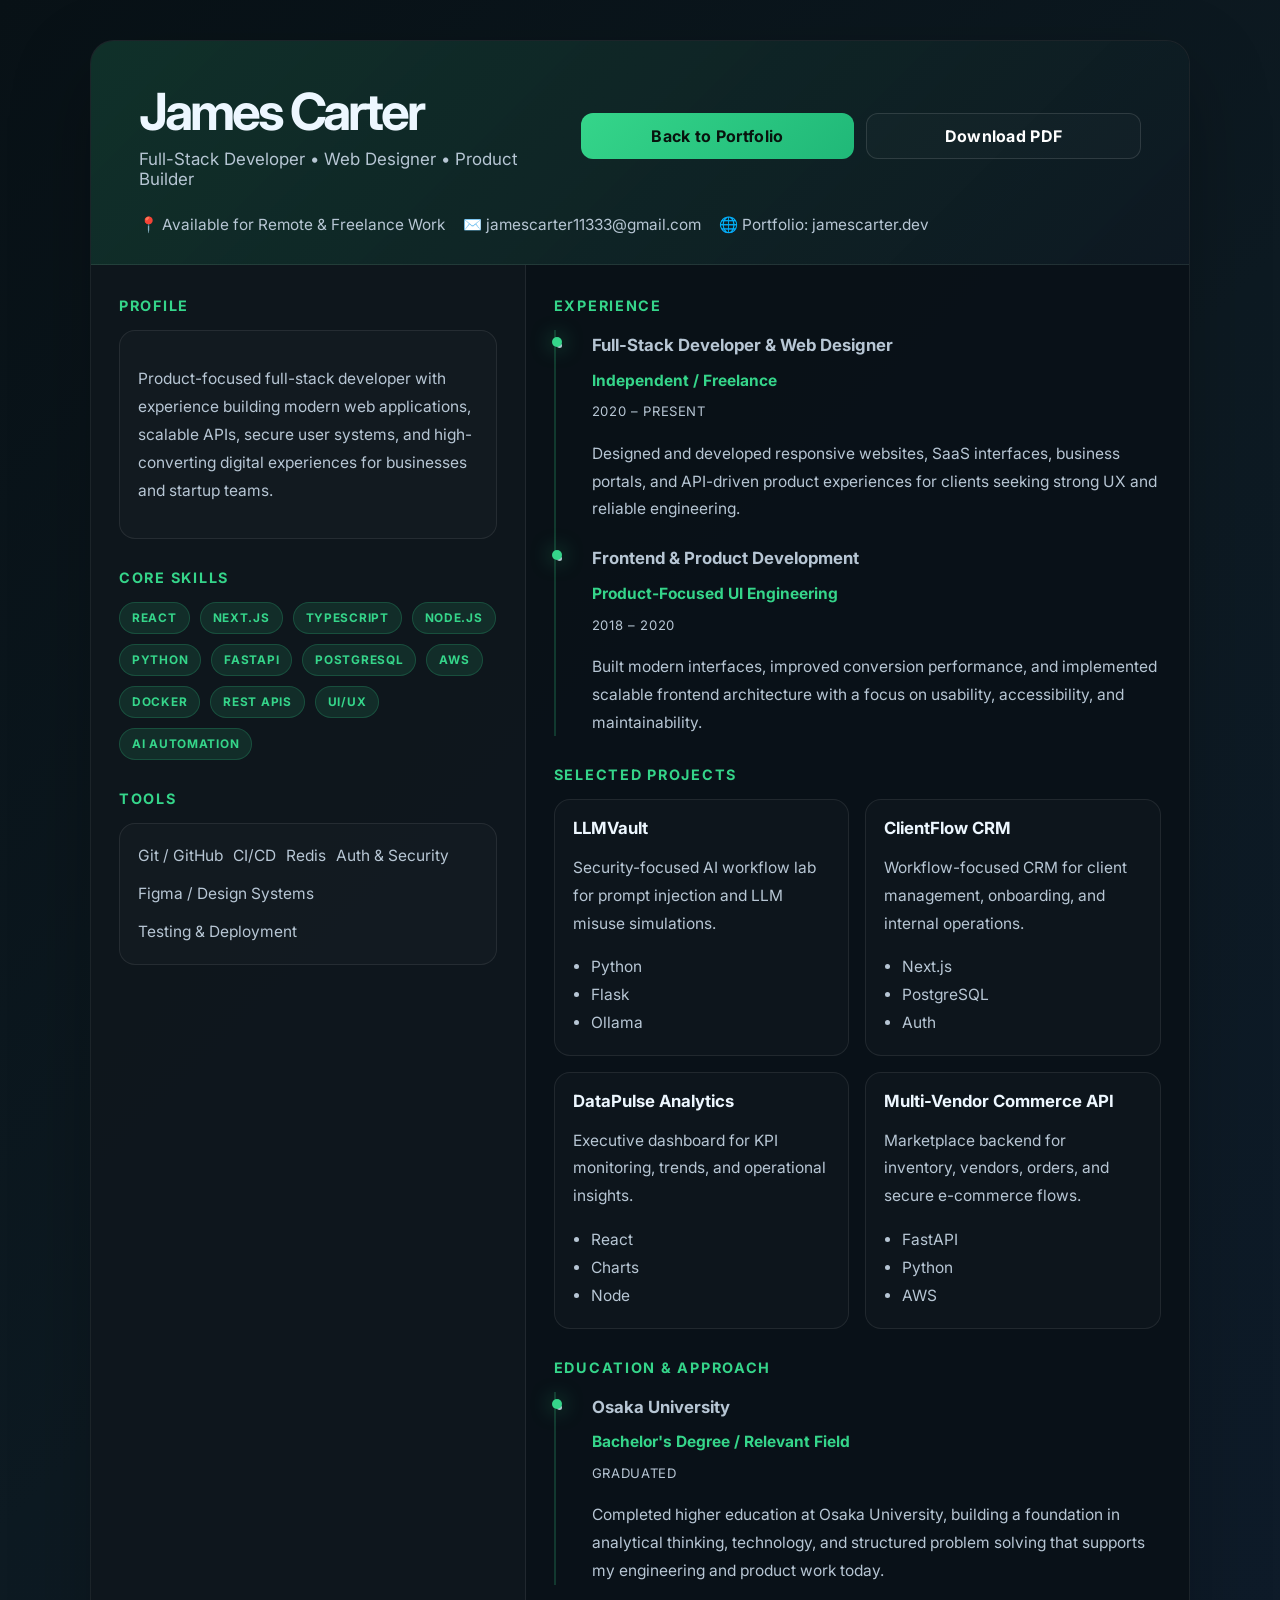
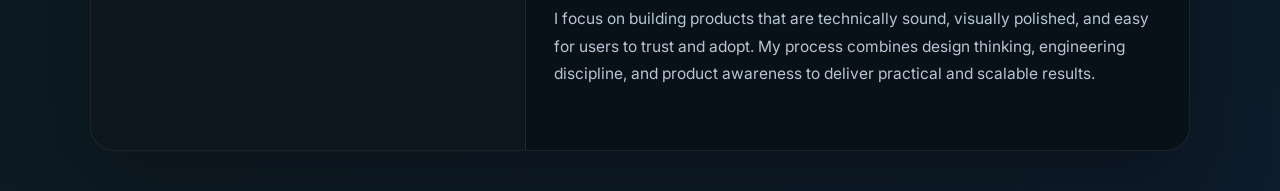
==== resume.html @ a28dc498 "Update: create resume" ====
<!DOCTYPE html>
<html lang="en">
<head>
    <meta charset="UTF-8" />
    <meta name="viewport" content="width=device-width, initial-scale=1.0" />
    <title>James Carter | Resume</title>
    <link rel="preconnect" href="https://fonts.googleapis.com">
    <link rel="preconnect" href="https://fonts.gstatic.com" crossorigin>
    <link href="https://fonts.googleapis.com/css2?family=Inter:wght@400;500;600;700;800&display=swap" rel="stylesheet">
    <style>
        :root {
            --bg: #091318;
            --panel: #101d28;
            --panel-soft: #152835;
            --line: rgba(255,255,255,0.08);
            --text: #edf7ff;
            --muted: #b7c6d4;
            --green: #35d58a;
            --green-soft: rgba(53, 213, 138, 0.12);
            --white: #ffffff;
        }

        * { box-sizing: border-box; }

        body {
            margin: 0;
            font-family: 'Inter', sans-serif;
            background: linear-gradient(135deg, #081116, #0d1a22 50%, #0e1b2a);
            color: var(--text);
        }

        .page {
            max-width: 1100px;
            margin: 40px auto;
            background: rgba(10, 18, 24, 0.94);
            border: 1px solid var(--line);
            border-radius: 24px;
            box-shadow: 0 30px 80px rgba(0,0,0,0.25);
            overflow: hidden;
        }

        .header {
            background: linear-gradient(135deg, rgba(53, 213, 138, 0.16), rgba(16, 29, 40, 0.6));
            border-bottom: 1px solid var(--line);
            padding: 42px 48px 30px;
        }

        .header-top {
            display: flex;
            justify-content: space-between;
            align-items: center;
            gap: 20px;
            flex-wrap: nowrap;
        }

        h1 {
            margin: 0;
            font-size: clamp(2.3rem, 4vw, 3.3rem);
            letter-spacing: -0.06em;
            line-height: 1.1;
            flex: 1 1 auto;
        }

        .subtitle {
            margin-top: 10px;
            color: var(--muted);
            font-size: 1.06rem;
        }

        .header-actions {
            display: flex;
            gap: 12px;
            width: min(100%, 560px);
            margin-left: auto;
            flex-shrink: 0;
        }

        .btn {
            display: inline-flex;
            align-items: center;
            justify-content: center;
            gap: 8px;
            flex: 1 1 0;
            min-width: 0;
            padding: 12px 18px;
            border-radius: 12px;
            text-decoration: none;
            font-weight: 700;
            letter-spacing: 0.02em;
            transition: 0.2s ease;
            white-space: nowrap;
        }

        .btn-primary {
            background: linear-gradient(135deg, #35d58a 0%, #20b878 100%);
            color: #08130d;
        }

        .btn-secondary {
            border: 1px solid rgba(255,255,255,0.12);
            color: var(--white);
            background: rgba(255,255,255,0.02);
        }

        .btn:hover { transform: translateY(-2px); }

        .meta {
            display: flex;
            flex-wrap: wrap;
            gap: 18px;
            margin-top: 26px;
            color: var(--muted);
            font-size: 0.96rem;
        }

        .meta span {
            display: inline-flex;
            align-items: center;
            gap: 8px;
        }

        .content {
            display: grid;
            grid-template-columns: 0.95fr 1.45fr;
            gap: 0;
        }

        .sidebar {
            background: rgba(255,255,255,0.02);
            border-right: 1px solid var(--line);
            padding: 32px 28px;
        }

        .main {
            padding: 32px 28px;
        }

        .section {
            margin-bottom: 30px;
        }

        .section h2 {
            margin: 0 0 16px;
            font-size: 0.9rem;
            letter-spacing: 0.12em;
            text-transform: uppercase;
            color: var(--green);
        }

        .profile-box,
        .card {
            background: rgba(255,255,255,0.02);
            border: 1px solid var(--line);
            border-radius: 16px;
            padding: 18px 18px;
        }

        .profile-box p,
        .card p,
        .card li,
        .main p,
        .main li {
            color: var(--muted);
            line-height: 1.8;
            font-size: 0.97rem;
        }

        .skills-list,
        .list {
            list-style: none;
            padding: 0;
            margin: 0;
            display: flex;
            flex-wrap: wrap;
            gap: 10px;
        }

        .skills-list li {
            background: var(--green-soft);
            color: var(--green);
            border: 1px solid rgba(53, 213, 138, 0.2);
            border-radius: 999px;
            padding: 8px 12px;
            font-size: 0.74rem;
            letter-spacing: 0.06em;
            text-transform: uppercase;
            font-weight: 700;
        }

        .timeline {
            margin: 0;
            padding-left: 18px;
            border-left: 2px solid rgba(53, 213, 138, 0.2);
        }

        .timeline li {
            margin-bottom: 20px;
            padding-left: 18px;
            position: relative;
        }

        .timeline li::before {
            content: "";
            position: absolute;
            left: -22px;
            top: 7px;
            width: 10px;
            height: 10px;
            border-radius: 50%;
            background: var(--green);
            box-shadow: 0 0 20px rgba(53, 213, 138, 0.6);
        }

        .timeline h3 {
            margin: 0 0 6px;
            font-size: 1.05rem;
        }

        .timeline .role {
            display: block;
            margin-bottom: 6px;
            color: var(--green);
            font-weight: 700;
        }

        .timeline .date {
            display: block;
            font-size: 0.82rem;
            letter-spacing: 0.05em;
            text-transform: uppercase;
            color: var(--muted);
            margin-bottom: 8px;
        }

        .project-grid {
            display: grid;
            grid-template-columns: 1fr 1fr;
            gap: 16px;
        }

        .project-card {
            background: rgba(255,255,255,0.02);
            border: 1px solid var(--line);
            border-radius: 16px;
            padding: 18px;
        }

        .project-card h3 {
            margin: 0 0 8px;
            font-size: 1.05rem;
        }

        .project-card ul {
            margin: 10px 0 0;
            padding-left: 18px;
            color: var(--muted);
        }

        @media (max-width: 860px) {
            .content {
                grid-template-columns: 1fr;
            }

            .sidebar {
                border-right: none;
                border-bottom: 1px solid var(--line);
            }

            .project-grid {
                grid-template-columns: 1fr;
            }

            .page {
                margin: 20px 12px;
            }
        }
    </style>
</head>
<body>
    <div class="page">
        <header class="header">
            <div class="header-top">
                <div>
                    <h1>James Carter</h1>
                    <div class="subtitle">Full-Stack Developer • Web Designer • Product Builder</div>
                </div>

                <div class="header-actions">
                    <a class="btn btn-primary" href="index.html">Back to Portfolio</a>
                    <a class="btn btn-secondary" href="#">Download PDF</a>
                </div>
            </div>

            <div class="meta">
                <span>📍 Available for Remote & Freelance Work</span>
                <span>✉️ jamescarter11333@gmail.com</span>
                <span>🌐 Portfolio: jamescarter.dev</span>
            </div>
        </header>

        <div class="content">
            <aside class="sidebar">
                <section class="section">
                    <h2>Profile</h2>
                    <div class="profile-box">
                        <p>Product-focused full-stack developer with experience building modern web applications, scalable APIs, secure user systems, and high-converting digital experiences for businesses and startup teams.</p>
                    </div>
                </section>

                <section class="section">
                    <h2>Core Skills</h2>
                    <ul class="skills-list">
                        <li>React</li>
                        <li>Next.js</li>
                        <li>TypeScript</li>
                        <li>Node.js</li>
                        <li>Python</li>
                        <li>FastAPI</li>
                        <li>PostgreSQL</li>
                        <li>AWS</li>
                        <li>Docker</li>
                        <li>REST APIs</li>
                        <li>UI/UX</li>
                        <li>AI Automation</li>
                    </ul>
                </section>

                <section class="section">
                    <h2>Tools</h2>
                    <div class="card">
                        <ul class="list">
                            <li>Git / GitHub</li>
                            <li>CI/CD</li>
                            <li>Redis</li>
                            <li>Auth & Security</li>
                            <li>Figma / Design Systems</li>
                            <li>Testing & Deployment</li>
                        </ul>
                    </div>
                </section>
            </aside>

            <main class="main">
                <section class="section">
                    <h2>Experience</h2>
                    <ul class="timeline">
                        <li>
                            <h3>Full-Stack Developer & Web Designer</h3>
                            <span class="role">Independent / Freelance</span>
                            <span class="date">2020 – Present</span>
                            <p>Designed and developed responsive websites, SaaS interfaces, business portals, and API-driven product experiences for clients seeking strong UX and reliable engineering.</p>
                        </li>
                        <li>
                            <h3>Frontend & Product Development</h3>
                            <span class="role">Product-Focused UI Engineering</span>
                            <span class="date">2018 – 2020</span>
                            <p>Built modern interfaces, improved conversion performance, and implemented scalable frontend architecture with a focus on usability, accessibility, and maintainability.</p>
                        </li>
                    </ul>
                </section>

                <section class="section">
                    <h2>Selected Projects</h2>
                    <div class="project-grid">
                        <div class="project-card">
                            <h3>LLMVault</h3>
                            <p>Security-focused AI workflow lab for prompt injection and LLM misuse simulations.</p>
                            <ul>
                                <li>Python</li>
                                <li>Flask</li>
                                <li>Ollama</li>
                            </ul>
                        </div>

                        <div class="project-card">
                            <h3>ClientFlow CRM</h3>
                            <p>Workflow-focused CRM for client management, onboarding, and internal operations.</p>
                            <ul>
                                <li>Next.js</li>
                                <li>PostgreSQL</li>
                                <li>Auth</li>
                            </ul>
                        </div>

                        <div class="project-card">
                            <h3>DataPulse Analytics</h3>
                            <p>Executive dashboard for KPI monitoring, trends, and operational insights.</p>
                            <ul>
                                <li>React</li>
                                <li>Charts</li>
                                <li>Node</li>
                            </ul>
                        </div>

                        <div class="project-card">
                            <h3>Multi-Vendor Commerce API</h3>
                            <p>Marketplace backend for inventory, vendors, orders, and secure e-commerce flows.</p>
                            <ul>
                                <li>FastAPI</li>
                                <li>Python</li>
                                <li>AWS</li>
                            </ul>
                        </div>
                    </div>
                </section>

                <section class="section">
                    <h2>Education & Approach</h2>
                    <ul class="timeline">
                        <li>
                            <h3>Osaka University</h3>
                            <span class="role">Bachelor's Degree / Relevant Field</span>
                            <span class="date">Graduated</span>
                            <p>Completed higher education at Osaka University, building a foundation in analytical thinking, technology, and structured problem solving that supports my engineering and product work today.</p>
                        </li>
                    </ul>
                    <p style="margin-top: 18px;">I focus on building products that are technically sound, visually polished, and easy for users to trust and adopt. My process combines design thinking, engineering discipline, and product awareness to deliver practical and scalable results.</p>
                </section>
            </main>
        </div>
    </div>
</body>
</html>
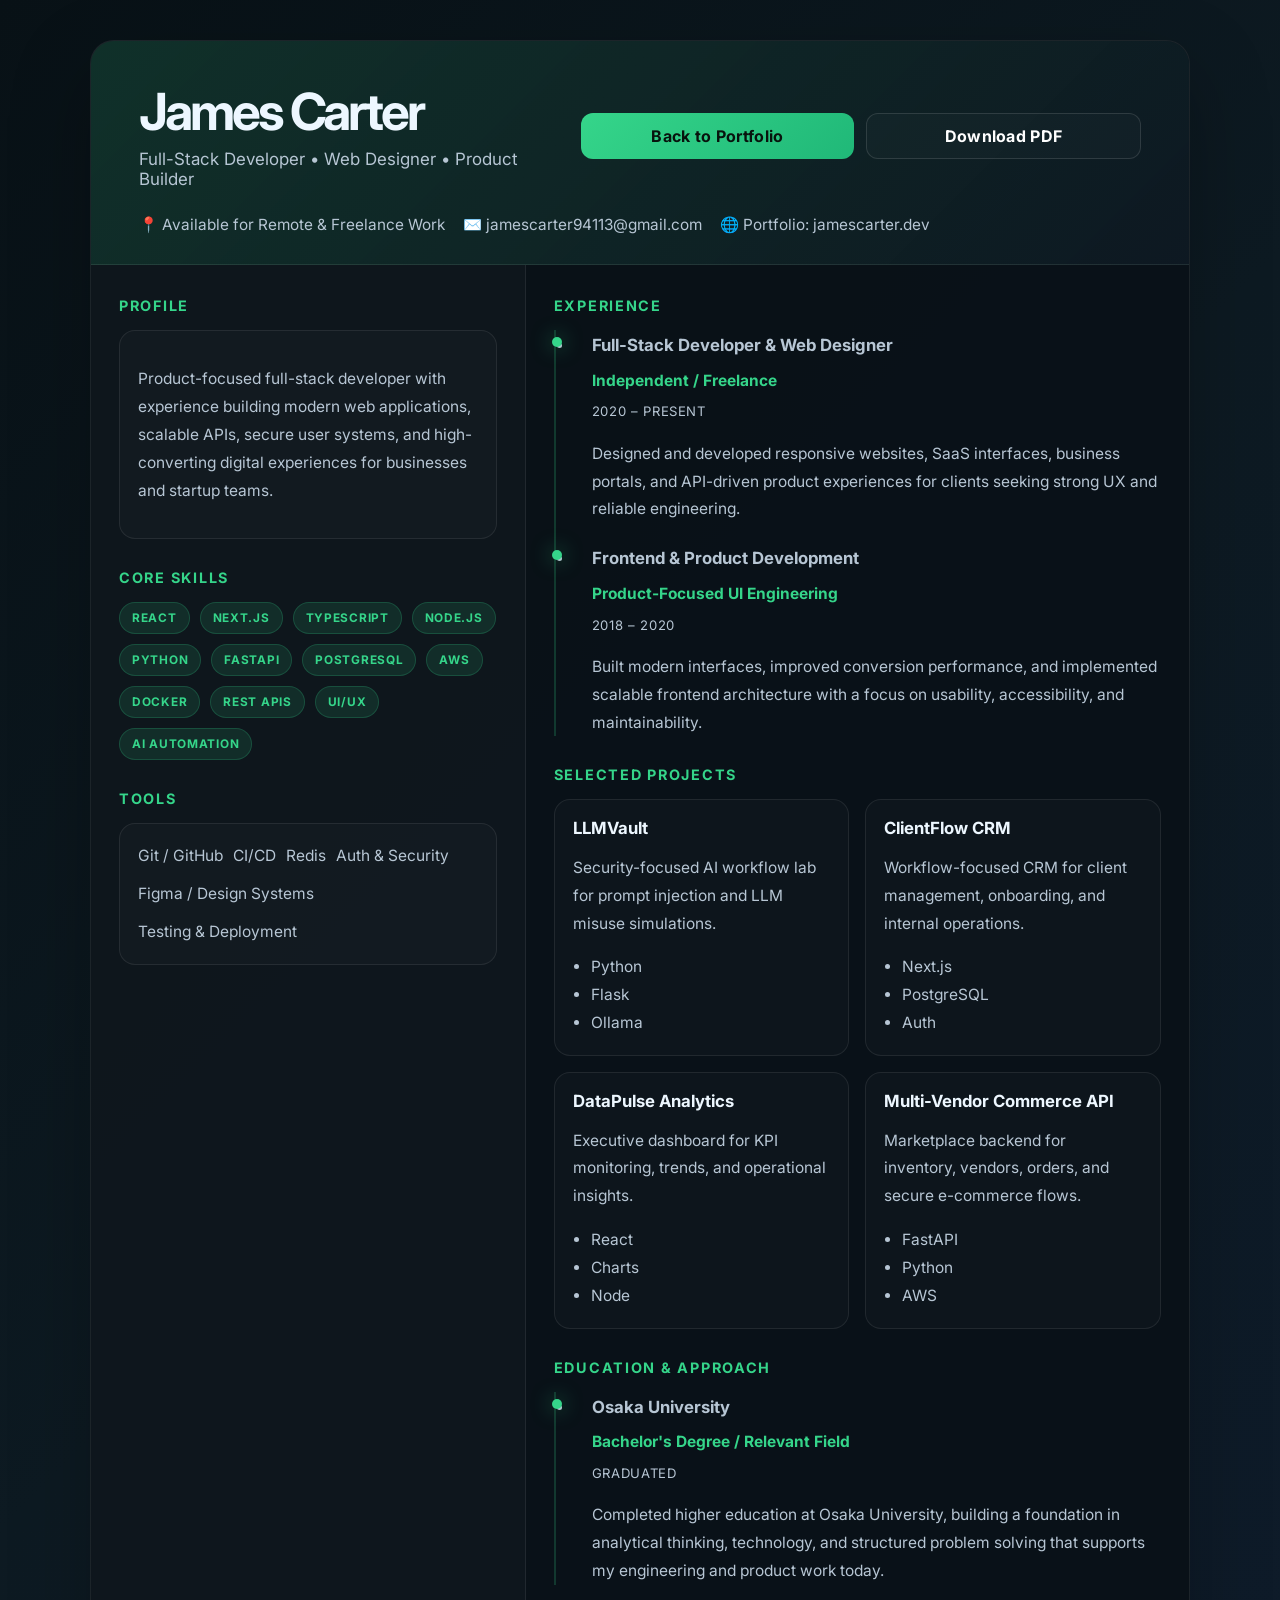
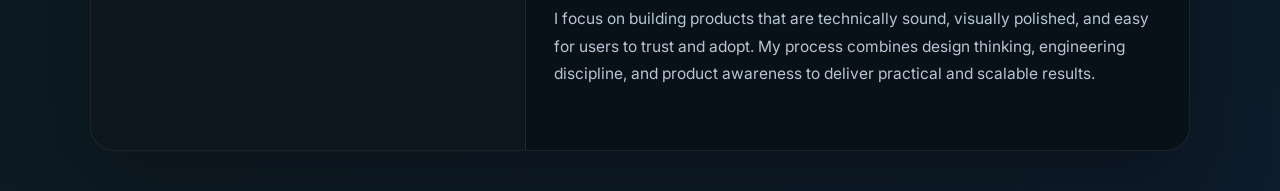
==== commit 3c78ce11: "Update : contact info" ====
--- a/resume.html
+++ b/resume.html
@@ -293,7 +293,7 @@
 
             <div class="meta">
                 <span>📍 Available for Remote & Freelance Work</span>
-                <span>✉️ jamescarter11333@gmail.com</span>
+                <span>✉️ jamescarter94113@gmail.com</span>
                 <span>🌐 Portfolio: jamescarter.dev</span>
             </div>
         </header>
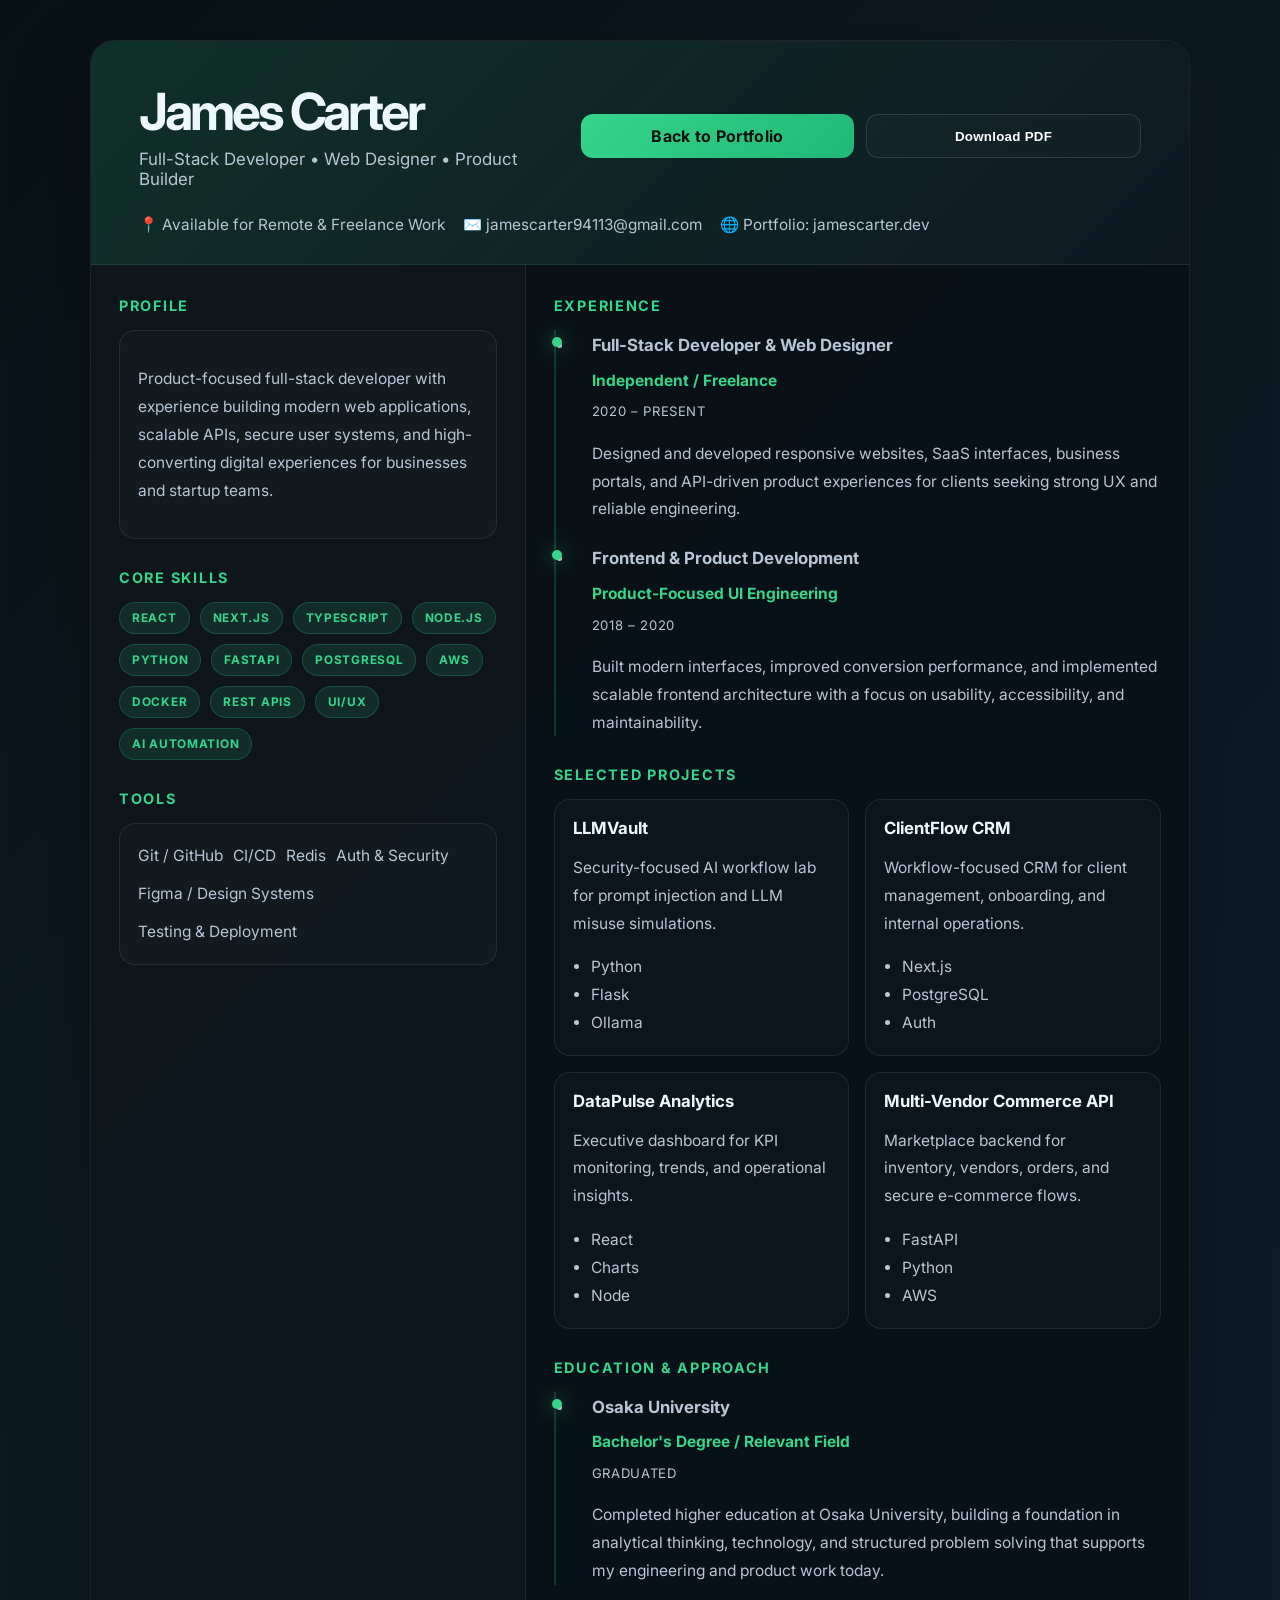
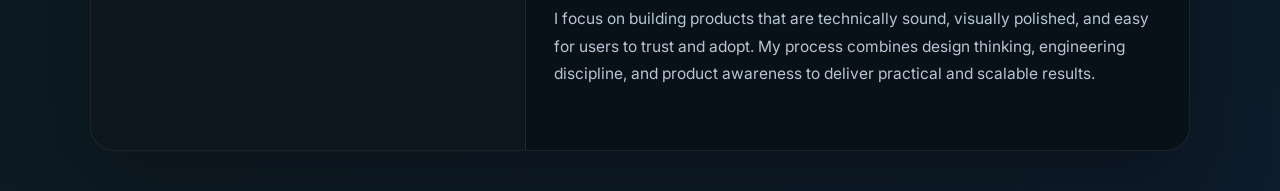
==== commit 22d00c0f: "Update: change button action on resume file" ====
--- a/resume.html
+++ b/resume.html
@@ -274,6 +274,66 @@
                 margin: 20px 12px;
             }
         }
+
+        @page {
+            size: letter;
+            margin: 0.45in;
+        }
+
+        @media print {
+            :root {
+                --line: #d7dee5;
+                --text: #17212b;
+                --muted: #465563;
+                --green: #13824f;
+                --green-soft: #e8f5ee;
+            }
+
+            body {
+                background: #fff;
+                color: var(--text);
+                print-color-adjust: exact;
+                -webkit-print-color-adjust: exact;
+            }
+
+            .page {
+                max-width: none;
+                margin: 0;
+                overflow: visible;
+                background: #fff;
+                border: 0;
+                border-radius: 0;
+                box-shadow: none;
+            }
+
+            .header {
+                background: #f1f7f3;
+            }
+
+            .header-actions {
+                display: none;
+            }
+
+            .content {
+                grid-template-columns: 0.95fr 1.45fr !important;
+            }
+
+            .sidebar,
+            .profile-box,
+            .card,
+            .project-card {
+                background: #fff;
+            }
+
+            .section,
+            .profile-box,
+            .card,
+            .project-card,
+            .timeline li {
+                break-inside: avoid;
+                page-break-inside: avoid;
+            }
+        }
     </style>
 </head>
 <body>
@@ -287,7 +347,7 @@
 
                 <div class="header-actions">
                     <a class="btn btn-primary" href="index.html">Back to Portfolio</a>
-                    <a class="btn btn-secondary" href="#">Download PDF</a>
+                    <button class="btn btn-secondary" id="download-pdf" type="button">Download PDF</button>
                 </div>
             </div>
 
@@ -419,5 +479,10 @@
             </main>
         </div>
     </div>
+    <script>
+        document.getElementById('download-pdf').addEventListener('click', function () {
+            window.print();
+        });
+    </script>
 </body>
 </html>
